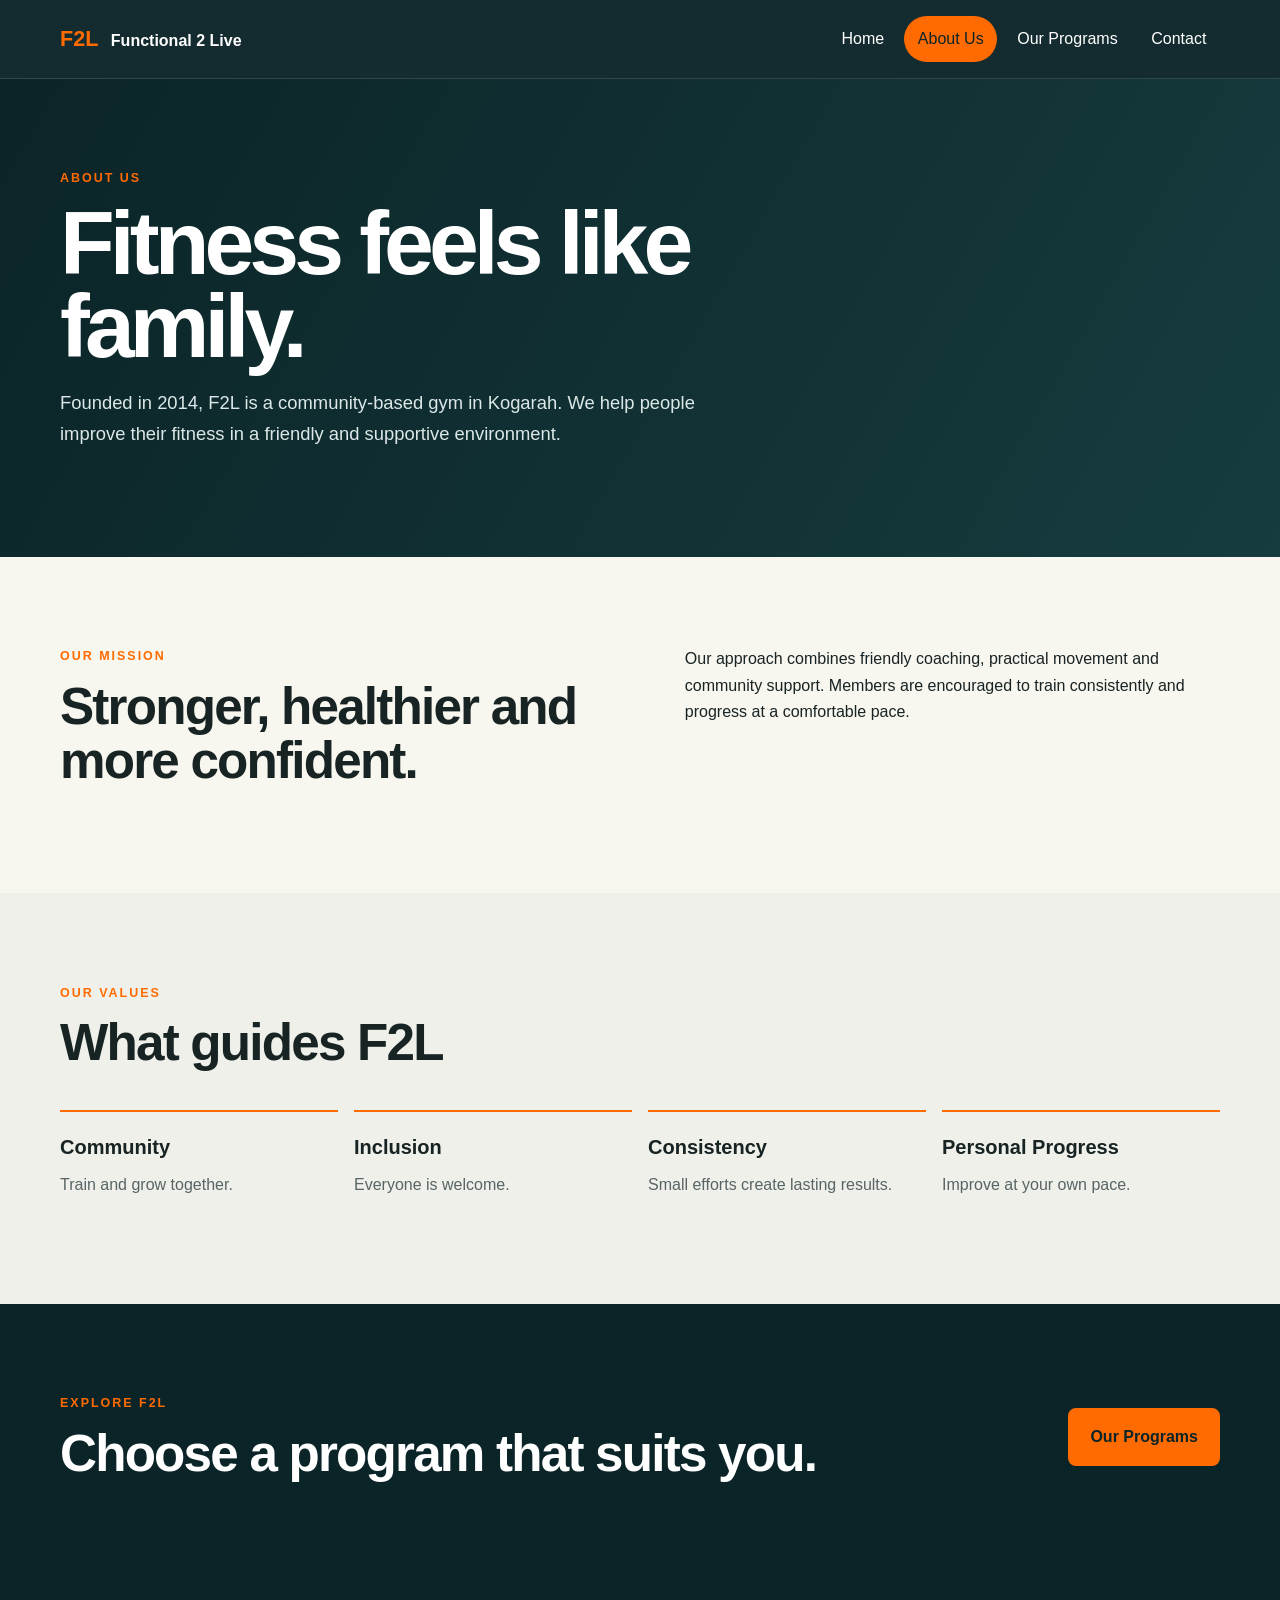
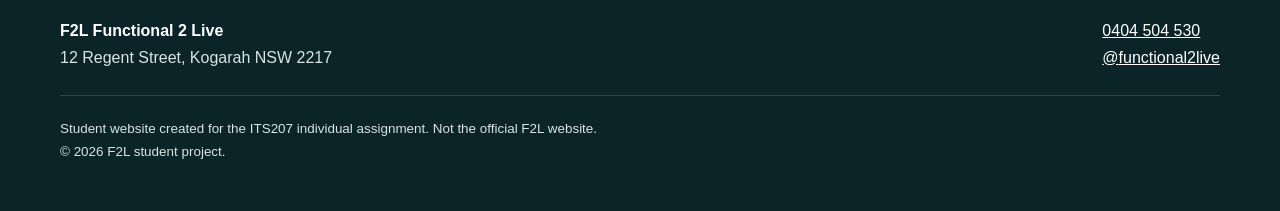
==== about.html @ 44dcb4d3 "Add files via upload" ====
<!doctype html>
<html lang="en">
<head>
  <meta charset="utf-8"><meta name="viewport" content="width=device-width, initial-scale=1">
  <meta name="description" content="Learn about F2L Functional 2 Live in Kogarah.">
  <title>About Us | F2L Functional 2 Live</title>
  <link rel="stylesheet" href="styles.css"><script src="script.js" defer></script>
</head>
<body>
  <a class="skip-link" href="#main">Skip to content</a>
  <header class="site-header">
    <a class="brand" href="index.html" aria-label="F2L home"><span>F2L</span> Functional 2 Live</a>
    <button class="menu-toggle" aria-expanded="false" aria-controls="main-menu">Menu</button>
    <nav aria-label="Main navigation"><ul id="main-menu" class="nav-list">
      <li><a href="index.html">Home</a></li><li><a href="about.html">About Us</a></li>
      <li><a href="programs.html">Our Programs</a></li><li><a href="contact.html">Contact</a></li>
    </ul></nav>
  </header>
  <main id="main">
    <section class="page-hero"><p class="eyebrow">About us</p><h1>Fitness feels like family.</h1><p>Founded in 2014, F2L is a community-based gym in Kogarah. We help people improve their fitness in a friendly and supportive environment.</p></section>
    <section class="section split">
      <div><p class="eyebrow">Our mission</p><h2>Stronger, healthier and more confident.</h2></div>
      <p>Our approach combines friendly coaching, practical movement and community support. Members are encouraged to train consistently and progress at a comfortable pace.</p>
    </section>
    <section class="section section-soft">
      <p class="eyebrow">Our values</p><h2>What guides F2L</h2>
      <div class="value-grid light">
        <article><h3>Community</h3><p>Train and grow together.</p></article>
        <article><h3>Inclusion</h3><p>Everyone is welcome.</p></article>
        <article><h3>Consistency</h3><p>Small efforts create lasting results.</p></article>
        <article><h3>Personal Progress</h3><p>Improve at your own pace.</p></article>
      </div>
    </section>
    <section class="cta"><div><p class="eyebrow">Explore F2L</p><h2>Choose a program that suits you.</h2></div><a class="button" href="programs.html">Our Programs</a></section>
  </main>
  <footer class="site-footer">
    <div><strong>F2L Functional 2 Live</strong><p>12 Regent Street, Kogarah NSW 2217</p></div>
    <div><a href="tel:0404504530">0404 504 530</a><br><a href="https://instagram.com/functional2live">@functional2live</a></div>
    <p class="student-note">Student website created for the ITS207 individual assignment. Not the official F2L website.<br>© <span data-year></span> F2L student project.</p>
  </footer>
</body>
</html>
---- styles.css ----
:root {
  --green: #163c3f;
  --green-deep: #0b2427;
  --orange: #ff6b00;
  --cream: #f7f6ef;
  --white: #ffffff;
  --ink: #182324;
  --muted: #586465;
  --line: #d9ddda;
  --max: 1160px;
}

* { box-sizing: border-box; }
html { scroll-behavior: smooth; }
body { margin: 0; color: var(--ink); background: var(--cream); font: 16px/1.65 Arial, Helvetica, sans-serif; }
a { color: inherit; }
h1, h2, h3, p { margin-top: 0; }
h1 { max-width: 850px; margin-bottom: 1.25rem; font-size: clamp(2.8rem, 8vw, 6.8rem); line-height: .93; letter-spacing: -.055em; }
h2 { margin-bottom: 1rem; font-size: clamp(2rem, 4vw, 3.6rem); line-height: 1.05; letter-spacing: -.035em; }
h3 { margin-bottom: .5rem; font-size: 1.25rem; }

.skip-link { position: fixed; top: -100px; left: 1rem; z-index: 100; padding: .75rem 1rem; background: var(--white); }
.skip-link:focus { top: 1rem; }
.site-header { position: sticky; top: 0; z-index: 20; display: flex; align-items: center; justify-content: space-between; gap: 2rem; padding: 1rem max(4vw, calc((100vw - var(--max))/2)); color: var(--white); background: rgba(11,36,39,.96); border-bottom: 1px solid rgba(255,255,255,.12); }
.brand { text-decoration: none; font-weight: 700; }
.brand span { margin-right: .5rem; color: var(--orange); font-size: 1.35rem; }
.nav-list { display: flex; gap: .4rem; margin: 0; padding: 0; list-style: none; }
.nav-list a { display: block; padding: .6rem .85rem; border-radius: 99px; text-decoration: none; }
.nav-list a:hover, .nav-list a:focus-visible, .nav-list a[aria-current="page"] { color: var(--green-deep); background: var(--orange); }
.menu-toggle { display: none; padding: .55rem .8rem; color: var(--white); background: transparent; border: 1px solid rgba(255,255,255,.5); border-radius: .4rem; font: inherit; }

.hero { min-height: 78vh; display: grid; grid-template-columns: 1.35fr .65fr; align-items: center; gap: 3rem; padding: clamp(4rem,8vw,8rem) max(4vw, calc((100vw - var(--max))/2)); color: var(--white); background: radial-gradient(circle at 80% 20%, #27575a 0, transparent 34%), var(--green-deep); }
.hero-copy > p:not(.eyebrow), .page-hero > p:not(.eyebrow) { max-width: 680px; font-size: 1.15rem; color: #dce8e7; }
.hero-panel { min-height: 380px; display: grid; place-content: center; gap: .65rem; padding: 2rem; border: 1px solid rgba(255,255,255,.22); border-radius: 2rem; background: linear-gradient(145deg, rgba(255,107,0,.2), rgba(255,255,255,.03)); transform: rotate(3deg); }
.hero-panel span { display: block; padding: .8rem 1.4rem; color: var(--green-deep); background: var(--orange); border-radius: 99px; font-weight: 800; text-align: center; }
.eyebrow { margin-bottom: .8rem; color: var(--orange); font-size: .78rem; font-weight: 800; letter-spacing: .16em; text-transform: uppercase; }
.button-row { display: flex; flex-wrap: wrap; gap: .85rem; margin-top: 2rem; }
.button { display: inline-block; padding: .85rem 1.25rem; color: var(--green-deep); background: var(--orange); border: 2px solid var(--orange); border-radius: .5rem; text-decoration: none; font-weight: 800; }
.button:hover, .button:focus-visible { color: var(--white); background: transparent; }
.button-outline { color: var(--white); background: transparent; border-color: rgba(255,255,255,.55); }
.button-outline:hover, .button-outline:focus-visible { color: var(--green-deep); background: var(--white); }

.section, .cta, .page-hero, .site-footer { padding: clamp(4rem,7vw,7rem) max(4vw, calc((100vw - var(--max))/2)); }
.section-intro { max-width: 650px; color: var(--muted); font-size: 1.1rem; }
.card-grid, .value-grid, .program-grid, .contact-grid { display: grid; gap: 1rem; margin-top: 2.5rem; }
.card-grid.three { grid-template-columns: repeat(3,1fr); }
.card, .contact-card { padding: 2rem; background: var(--white); border: 1px solid var(--line); border-radius: 1rem; }
.card-number { display: block; margin-bottom: 2.5rem; color: var(--orange); font-weight: 800; }
.text-link { display: inline-block; margin-top: 1.3rem; color: var(--green); font-weight: 800; text-decoration-thickness: 2px; text-underline-offset: .25rem; }
.section-dark { color: var(--white); background: var(--green); }
.value-grid { grid-template-columns: repeat(4,1fr); }
.value-grid article { padding-top: 1.2rem; border-top: 2px solid var(--orange); }
.value-grid p { color: #d9e4e3; }
.value-grid.light p { color: var(--muted); }
.cta { display: flex; align-items: center; justify-content: space-between; gap: 2rem; color: var(--white); background: var(--green-deep); }
.cta h2 { margin-bottom: 0; }

.page-hero { color: var(--white); background: linear-gradient(120deg, var(--green-deep), var(--green)); }
.page-hero h1 { font-size: clamp(2.7rem,7vw,5.8rem); }
.split { display: grid; grid-template-columns: 1fr 1fr; gap: clamp(2rem,7vw,7rem); align-items: start; }
.section-soft { background: #eef0e9; }
.program-grid { grid-template-columns: 1fr 1fr; }
.program-card { display: grid; grid-template-columns: auto 1fr; gap: 1.5rem; padding: 2rem; background: var(--white); border: 1px solid var(--line); border-radius: 1rem; }
.program-card > span { color: var(--orange); font-weight: 900; }
.program-card h2 { font-size: 1.65rem; letter-spacing: -.02em; }
.availability { margin-top: 2rem; color: var(--muted); }
.contact-grid { grid-template-columns: repeat(3,1fr); }
.contact-card h2 { font-size: 1.55rem; }

.site-footer { display: grid; grid-template-columns: 1fr auto; gap: 1.5rem 3rem; padding-top: 3rem; padding-bottom: 3rem; color: #d9e4e3; background: var(--green-deep); }
.site-footer strong { color: var(--white); }
.site-footer p { margin-bottom: 0; }
.site-footer a { color: var(--white); }
.student-note { grid-column: 1 / -1; padding-top: 1.4rem; border-top: 1px solid rgba(255,255,255,.15); font-size: .84rem; }

@media (max-width: 800px) {
  .menu-toggle { display: block; }
  .site-header { flex-wrap: wrap; }
  .site-header nav { width: 100%; }
  .nav-list { display: none; flex-direction: column; padding-top: .5rem; }
  .nav-list.open { display: flex; }
  .hero, .split { grid-template-columns: 1fr; }
  .hero-panel { min-height: 240px; }
  .card-grid.three, .value-grid, .program-grid, .contact-grid { grid-template-columns: 1fr; }
  .cta { align-items: flex-start; flex-direction: column; }
  .site-footer { grid-template-columns: 1fr; }
}

@media (prefers-reduced-motion: reduce) { html { scroll-behavior: auto; } }
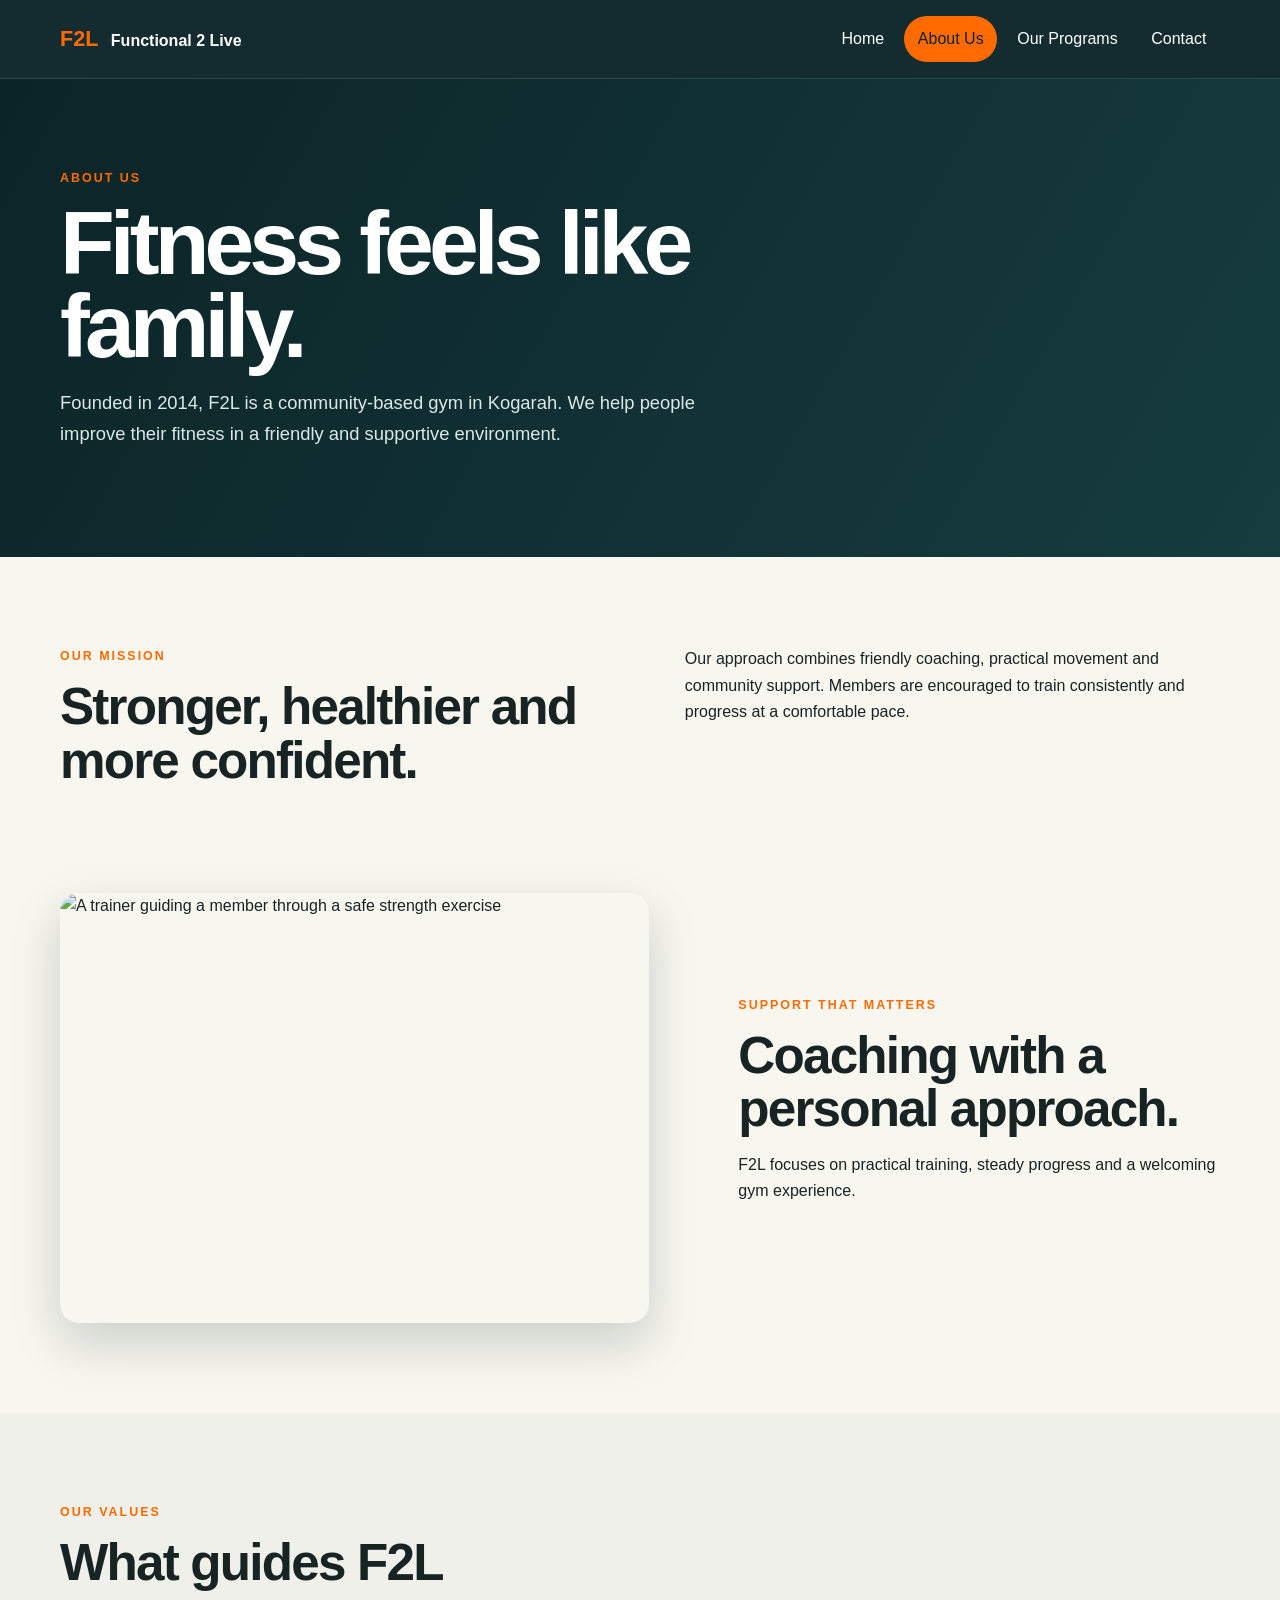
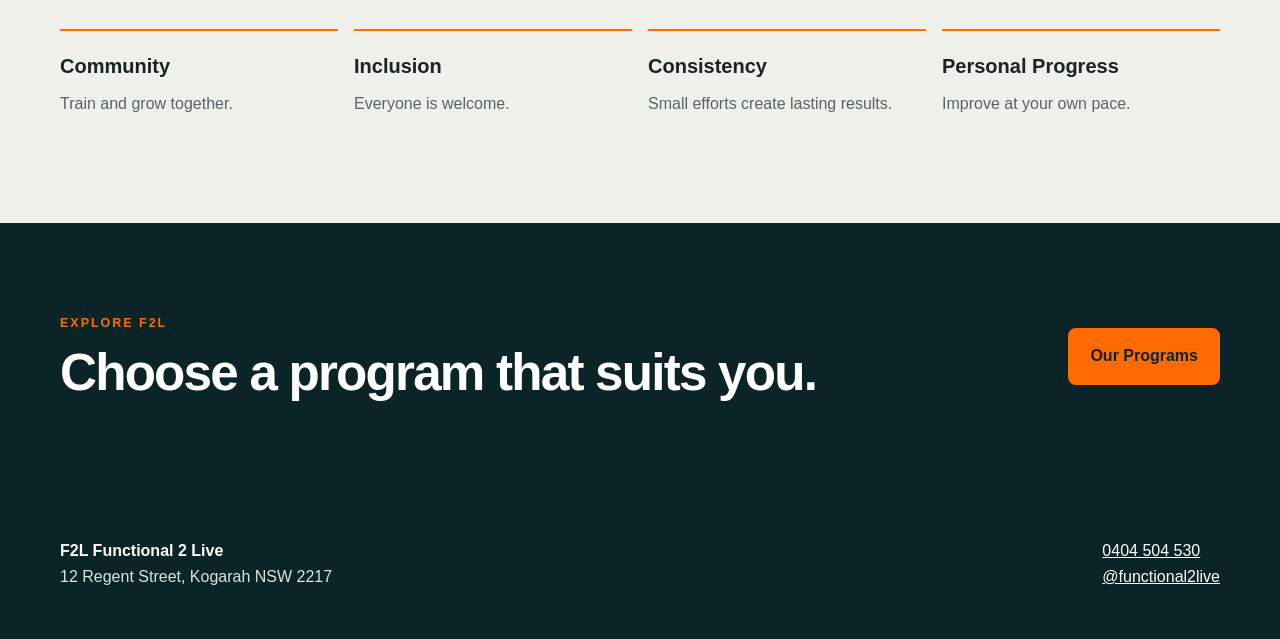
==== commit a311042c: "Add files via upload" ====
--- a/about.html
+++ b/about.html
@@ -22,6 +22,10 @@
       <div><p class="eyebrow">Our mission</p><h2>Stronger, healthier and more confident.</h2></div>
       <p>Our approach combines friendly coaching, practical movement and community support. Members are encouraged to train consistently and progress at a comfortable pace.</p>
     </section>
+    <section class="photo-feature">
+      <img src="assets/coaching.png" alt="A trainer guiding a member through a safe strength exercise">
+      <div><p class="eyebrow">Support that matters</p><h2>Coaching with a personal approach.</h2><p>F2L focuses on practical training, steady progress and a welcoming gym experience.</p></div>
+    </section>
     <section class="section section-soft">
       <p class="eyebrow">Our values</p><h2>What guides F2L</h2>
       <div class="value-grid light">
@@ -36,7 +40,6 @@
   <footer class="site-footer">
     <div><strong>F2L Functional 2 Live</strong><p>12 Regent Street, Kogarah NSW 2217</p></div>
     <div><a href="tel:0404504530">0404 504 530</a><br><a href="https://instagram.com/functional2live">@functional2live</a></div>
-    <p class="student-note">Student website created for the ITS207 individual assignment. Not the official F2L website.<br>© <span data-year></span> F2L student project.</p>
   </footer>
 </body>
 </html>
--- a/styles.css
+++ b/styles.css
@@ -31,8 +31,9 @@
 
 .hero { min-height: 78vh; display: grid; grid-template-columns: 1.35fr .65fr; align-items: center; gap: 3rem; padding: clamp(4rem,8vw,8rem) max(4vw, calc((100vw - var(--max))/2)); color: var(--white); background: radial-gradient(circle at 80% 20%, #27575a 0, transparent 34%), var(--green-deep); }
 .hero-copy > p:not(.eyebrow), .page-hero > p:not(.eyebrow) { max-width: 680px; font-size: 1.15rem; color: #dce8e7; }
-.hero-panel { min-height: 380px; display: grid; place-content: center; gap: .65rem; padding: 2rem; border: 1px solid rgba(255,255,255,.22); border-radius: 2rem; background: linear-gradient(145deg, rgba(255,107,0,.2), rgba(255,255,255,.03)); transform: rotate(3deg); }
-.hero-panel span { display: block; padding: .8rem 1.4rem; color: var(--green-deep); background: var(--orange); border-radius: 99px; font-weight: 800; text-align: center; }
+.hero-photo { position: relative; margin: 0; }
+.hero-photo::before { content: ""; position: absolute; inset: -1rem 1rem 1rem -1rem; border: 2px solid var(--orange); border-radius: 1.5rem; transform: rotate(-3deg); }
+.hero-photo img { position: relative; width: 100%; min-height: 430px; display: block; object-fit: cover; border-radius: 1.5rem; box-shadow: 0 24px 60px rgba(0,0,0,.35); }
 .eyebrow { margin-bottom: .8rem; color: var(--orange); font-size: .78rem; font-weight: 800; letter-spacing: .16em; text-transform: uppercase; }
 .button-row { display: flex; flex-wrap: wrap; gap: .85rem; margin-top: 2rem; }
 .button { display: inline-block; padding: .85rem 1.25rem; color: var(--green-deep); background: var(--orange); border: 2px solid var(--orange); border-radius: .5rem; text-decoration: none; font-weight: 800; }
@@ -44,8 +45,9 @@
 .section-intro { max-width: 650px; color: var(--muted); font-size: 1.1rem; }
 .card-grid, .value-grid, .program-grid, .contact-grid { display: grid; gap: 1rem; margin-top: 2.5rem; }
 .card-grid.three { grid-template-columns: repeat(3,1fr); }
-.card, .contact-card { padding: 2rem; background: var(--white); border: 1px solid var(--line); border-radius: 1rem; }
-.card-number { display: block; margin-bottom: 2.5rem; color: var(--orange); font-weight: 800; }
+.card, .contact-card { padding: 2rem; background: var(--white); border: 1px solid var(--line); border-radius: 1rem; overflow: hidden; }
+.card img { width: calc(100% + 4rem); height: 210px; display: block; margin: -2rem -2rem 1.5rem; object-fit: cover; }
+.card-number { display: block; margin-bottom: 1rem; color: var(--orange); font-weight: 800; }
 .text-link { display: inline-block; margin-top: 1.3rem; color: var(--green); font-weight: 800; text-decoration-thickness: 2px; text-underline-offset: .25rem; }
 .section-dark { color: var(--white); background: var(--green); }
 .value-grid { grid-template-columns: repeat(4,1fr); }
@@ -60,7 +62,8 @@
 .split { display: grid; grid-template-columns: 1fr 1fr; gap: clamp(2rem,7vw,7rem); align-items: start; }
 .section-soft { background: #eef0e9; }
 .program-grid { grid-template-columns: 1fr 1fr; }
-.program-card { display: grid; grid-template-columns: auto 1fr; gap: 1.5rem; padding: 2rem; background: var(--white); border: 1px solid var(--line); border-radius: 1rem; }
+.program-card { display: grid; grid-template-columns: auto 1fr; gap: 1.5rem; padding: 0 2rem 2rem; background: var(--white); border: 1px solid var(--line); border-radius: 1rem; overflow: hidden; }
+.program-card img { grid-column: 1 / -1; width: calc(100% + 4rem); height: 220px; display: block; margin: 0 -2rem; object-fit: cover; }
 .program-card > span { color: var(--orange); font-weight: 900; }
 .program-card h2 { font-size: 1.65rem; letter-spacing: -.02em; }
 .availability { margin-top: 2rem; color: var(--muted); }
@@ -71,7 +74,8 @@
 .site-footer strong { color: var(--white); }
 .site-footer p { margin-bottom: 0; }
 .site-footer a { color: var(--white); }
-.student-note { grid-column: 1 / -1; padding-top: 1.4rem; border-top: 1px solid rgba(255,255,255,.15); font-size: .84rem; }
+.photo-feature { display: grid; grid-template-columns: 1.1fr .9fr; align-items: center; gap: clamp(2rem,7vw,7rem); padding: 0 max(4vw, calc((100vw - var(--max))/2)) clamp(4rem,7vw,7rem); }
+.photo-feature img { width: 100%; height: 430px; display: block; object-fit: cover; border-radius: 1.2rem; box-shadow: 0 20px 50px rgba(11,36,39,.18); }
 
 @media (max-width: 800px) {
   .menu-toggle { display: block; }
@@ -80,8 +84,9 @@
   .nav-list { display: none; flex-direction: column; padding-top: .5rem; }
   .nav-list.open { display: flex; }
   .hero, .split { grid-template-columns: 1fr; }
-  .hero-panel { min-height: 240px; }
+  .hero-photo img { min-height: 280px; }
   .card-grid.three, .value-grid, .program-grid, .contact-grid { grid-template-columns: 1fr; }
+  .photo-feature { grid-template-columns: 1fr; }
   .cta { align-items: flex-start; flex-direction: column; }
   .site-footer { grid-template-columns: 1fr; }
 }
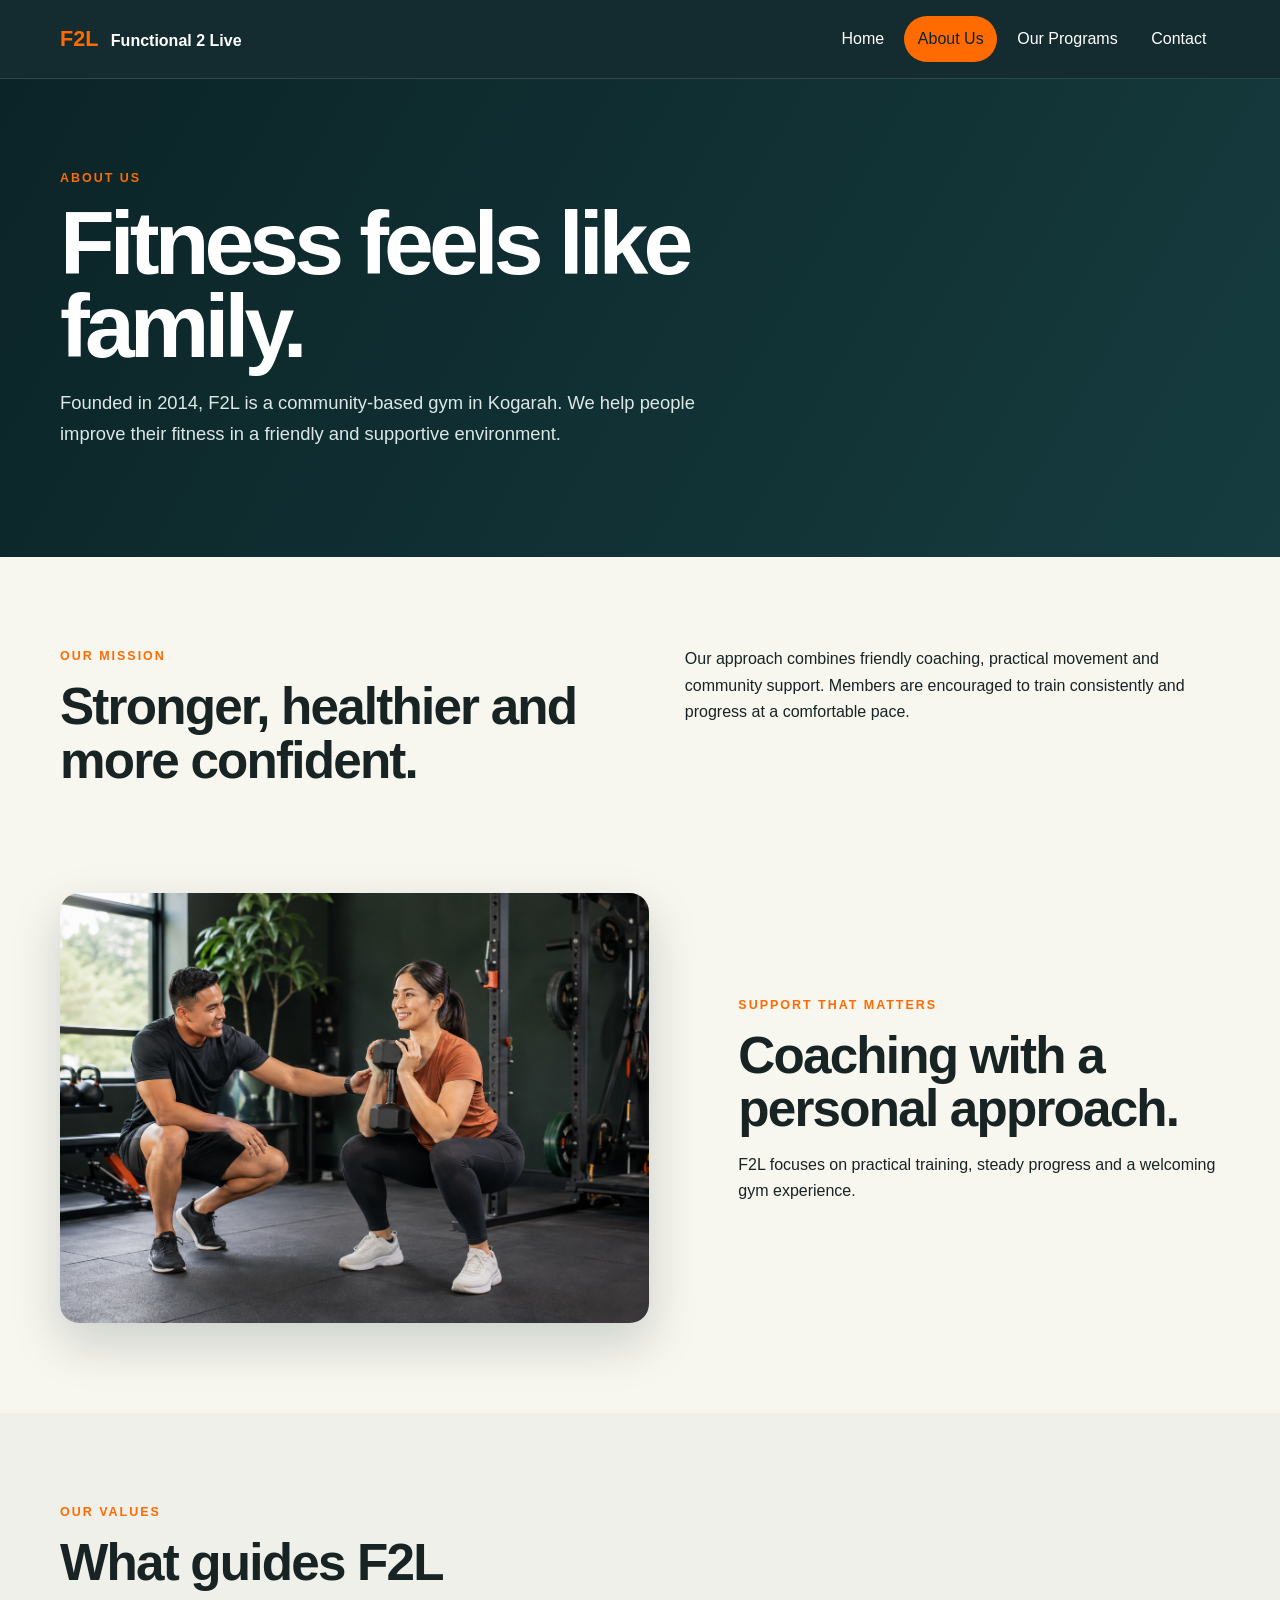
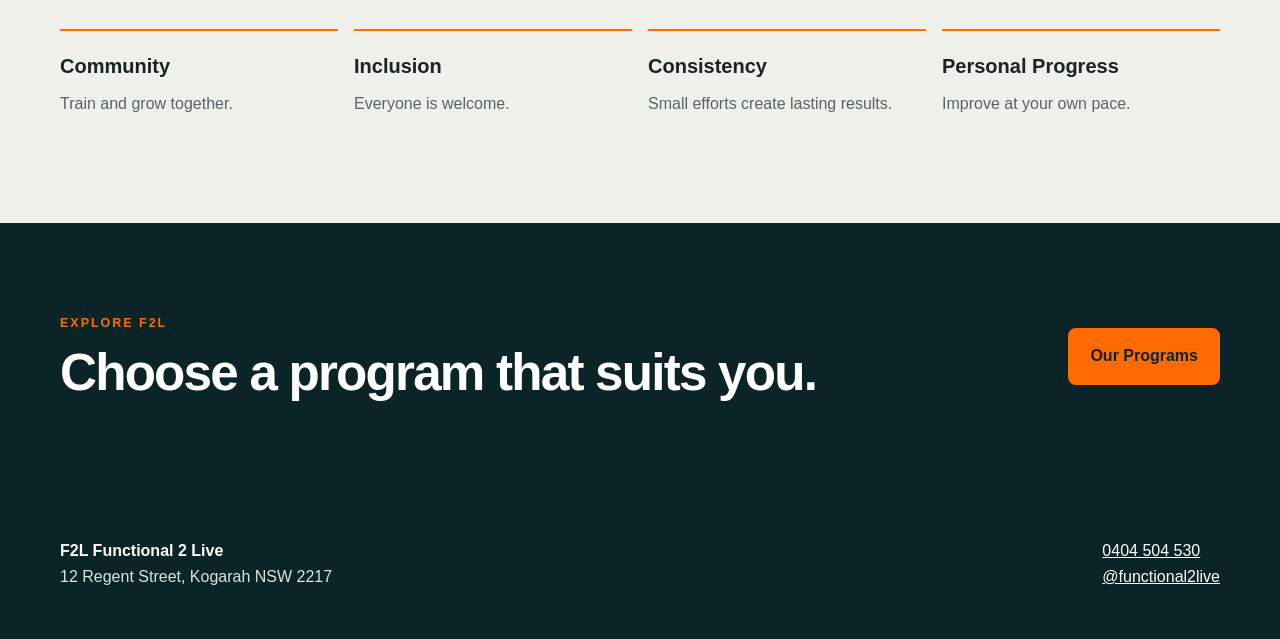
==== commit 1e1d4e9a: "Add files via upload" ====
--- a/about.html
+++ b/about.html
@@ -23,7 +23,7 @@
       <p>Our approach combines friendly coaching, practical movement and community support. Members are encouraged to train consistently and progress at a comfortable pace.</p>
     </section>
     <section class="photo-feature">
-      <img src="assets/coaching.png" alt="A trainer guiding a member through a safe strength exercise">
+      <img src="coaching.png" alt="A trainer guiding a member through a safe strength exercise">
       <div><p class="eyebrow">Support that matters</p><h2>Coaching with a personal approach.</h2><p>F2L focuses on practical training, steady progress and a welcoming gym experience.</p></div>
     </section>
     <section class="section section-soft">
